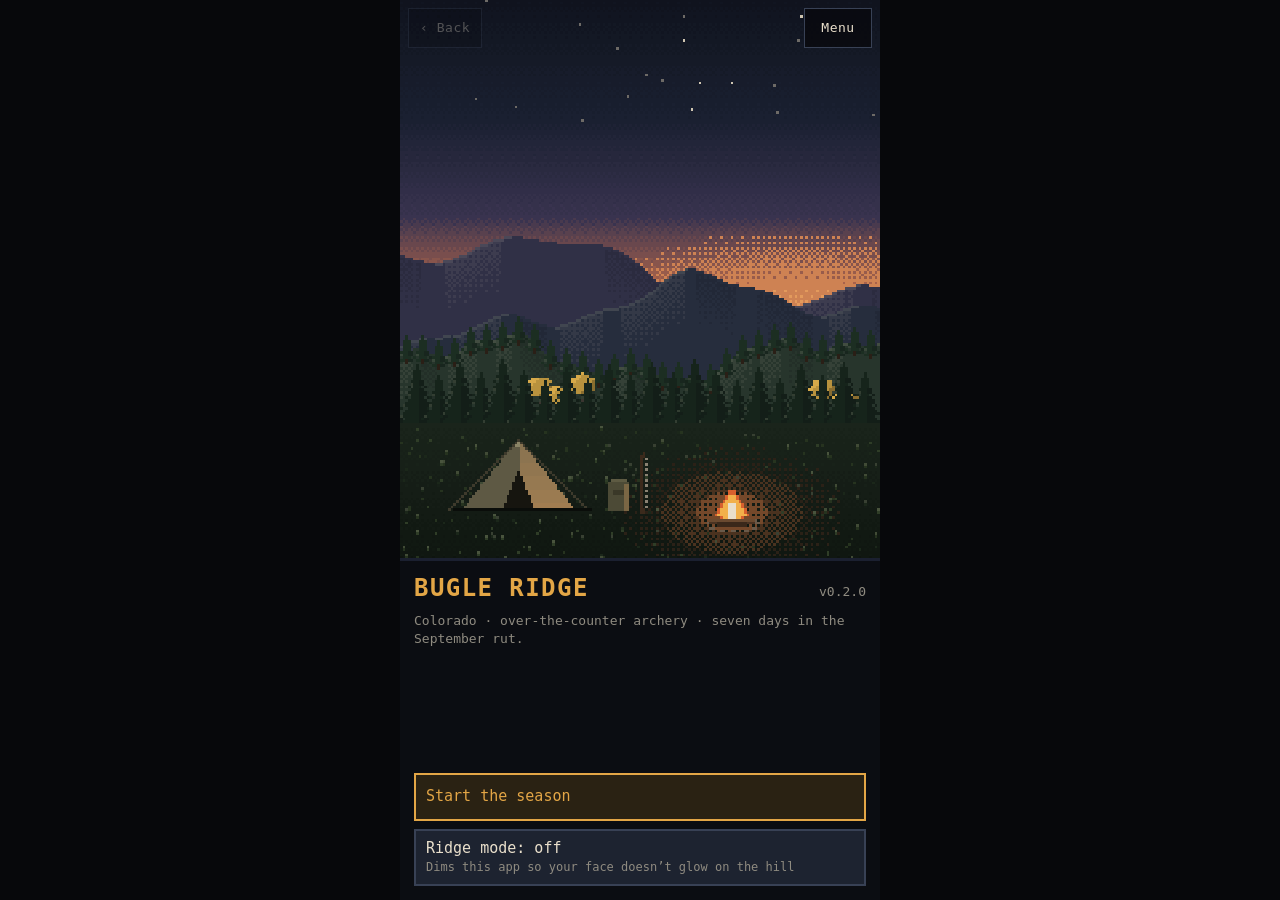
==== www/index.html @ 1f30600f "Add Bugle Ridge v0.2.0: Colorado archery season - HTML5 canvas game in www/: glassing, stalk plannin" ====
<!doctype html>
<html lang="en">
<head>
<meta charset="utf-8">
<meta name="viewport" content="width=device-width,initial-scale=1,maximum-scale=1,user-scalable=no,viewport-fit=cover">
<title>Bugle Ridge</title>
<link rel="stylesheet" href="style.css">
</head>
<body>
<div id="app">
  <canvas id="scene" width="180" height="240"></canvas>
  <div id="nav"><button class="navbtn" id="nav-back">‹ Back</button><button class="navbtn" id="nav-menu">Menu</button></div>
  <div id="hud"></div>
  <div id="overlay" hidden></div>
</div>
<script src="js/core.js"></script>
<script src="js/data.js"></script>
<script src="js/camp.js"></script>
<script src="js/glass.js"></script>
<script src="js/stalk.js"></script>
<script src="js/call.js"></script>
<script src="js/shot.js"></script>
<script src="js/range.js"></script>
<script src="js/debrief.js"></script>
<script>BR.start();</script>
</body>
</html>
---- www/style.css ----
*{box-sizing:border-box;margin:0;padding:0;-webkit-tap-highlight-color:transparent}
html,body{height:100%;background:#07080b;color:#e9dfcb;overflow:hidden;touch-action:none;user-select:none;-webkit-user-select:none;-webkit-touch-callout:none}
body{font:500 15px/1.3 "Droid Sans Mono","Roboto Mono",ui-monospace,Menlo,monospace}
[hidden]{display:none!important}
#app{position:relative;height:100%;height:100dvh;display:flex;flex-direction:column;max-width:480px;margin:0 auto}
#nav{position:absolute;top:0;left:0;right:0;z-index:5;display:flex;justify-content:space-between;padding:calc(env(safe-area-inset-top) + 8px) 8px 0;pointer-events:none}
.navbtn{pointer-events:auto;min-height:40px;min-width:68px;padding:8px 12px;font:inherit;font-size:13px;letter-spacing:.04em;color:#e9dfcb;background:rgba(7,8,11,.74);border:0;border-radius:0;box-shadow:inset 0 0 0 1px #384155}
.navbtn:active{background:#2a3244}
.navbtn:disabled{opacity:.3}
#overlay{position:absolute;inset:0;z-index:10;display:flex;flex-direction:column;justify-content:flex-end;background:rgba(4,5,8,.72)}
.sheet{display:flex;flex-direction:column;gap:8px;max-height:88%;padding:16px 14px calc(16px + env(safe-area-inset-bottom));background:#0b0d12;border-top:3px solid #e3a646;overflow:hidden}
.help p{font-size:14px;line-height:1.45;color:#d9d2c3}
.help b{color:#e3a646;font-weight:600}
.pin{display:inline-block;width:10px;height:10px;margin:0 3px 0 9px;vertical-align:-1px}
.g5{display:grid;grid-template-columns:repeat(5,1fr);gap:6px}
.g5 .btn{text-align:center;padding:8px 0;min-height:44px}
.btn.sel{box-shadow:inset 0 0 0 2px #e3a646;color:#e3a646}
#scene{display:block;flex:none;width:100%;aspect-ratio:3/4;height:auto;max-height:62vh;object-fit:cover;image-rendering:-webkit-optimize-contrast;image-rendering:crisp-edges;image-rendering:pixelated;background:#0c0f17;touch-action:none}
body.ridge #app{filter:brightness(.45)}
#hud{flex:1;min-height:0;display:flex;flex-direction:column;gap:8px;padding:12px 14px calc(14px + env(safe-area-inset-bottom));background:#0b0d12;border-top:3px solid #1b2030;overflow:hidden}
.row{display:flex;justify-content:space-between;align-items:baseline;gap:10px}
.t{font-weight:700;letter-spacing:.06em}
.dim{color:#8f8b80}.hi{color:#e3a646}.ok{color:#93a67a}.bad{color:#cf5a51}
.sm{font-size:13px}
.sp{flex:1}
.btn{display:block;width:100%;min-height:48px;padding:10px 12px;font:inherit;text-align:left;color:#e9dfcb;background:#1d2330;border:0;border-radius:0;box-shadow:inset 0 0 0 2px #384155}
.btn:active,.btn.on{background:#2a3244}
.btn.go{background:#2a2213;box-shadow:inset 0 0 0 2px #e3a646;color:#e3a646}
.btn.go:active{background:#3a2e17}
.btn.hold{text-align:center;min-height:64px;background:#141d17;box-shadow:inset 0 0 0 2px #93a67a;color:#93a67a;letter-spacing:.06em}
.btn.hold.on{background:#26382a}
.btn:disabled{opacity:.38}
.btn small{display:block;margin-top:2px;font-size:12px;color:#8f8b80}
.btn.go small{color:#b38a45}
.g2{display:grid;grid-template-columns:1fr 1fr;gap:8px}
.g2 .btn{text-align:center;padding:8px 6px;min-height:44px}
.meter{display:inline-flex;gap:3px;vertical-align:middle}
.meter i{width:14px;height:10px;background:#2a3040}
.meter i.f{background:#93a67a}.meter.warn i.f{background:#e3a646}.meter.bad i.f{background:#cf5a51}
.quote{font-size:16px;line-height:1.4}
.list{flex:1;min-height:0;overflow-y:auto;touch-action:pan-y;display:flex;flex-direction:column;gap:8px}
.tagline{font-size:13px;color:#8f8b80;line-height:1.4}
.toast{color:#e3a646}
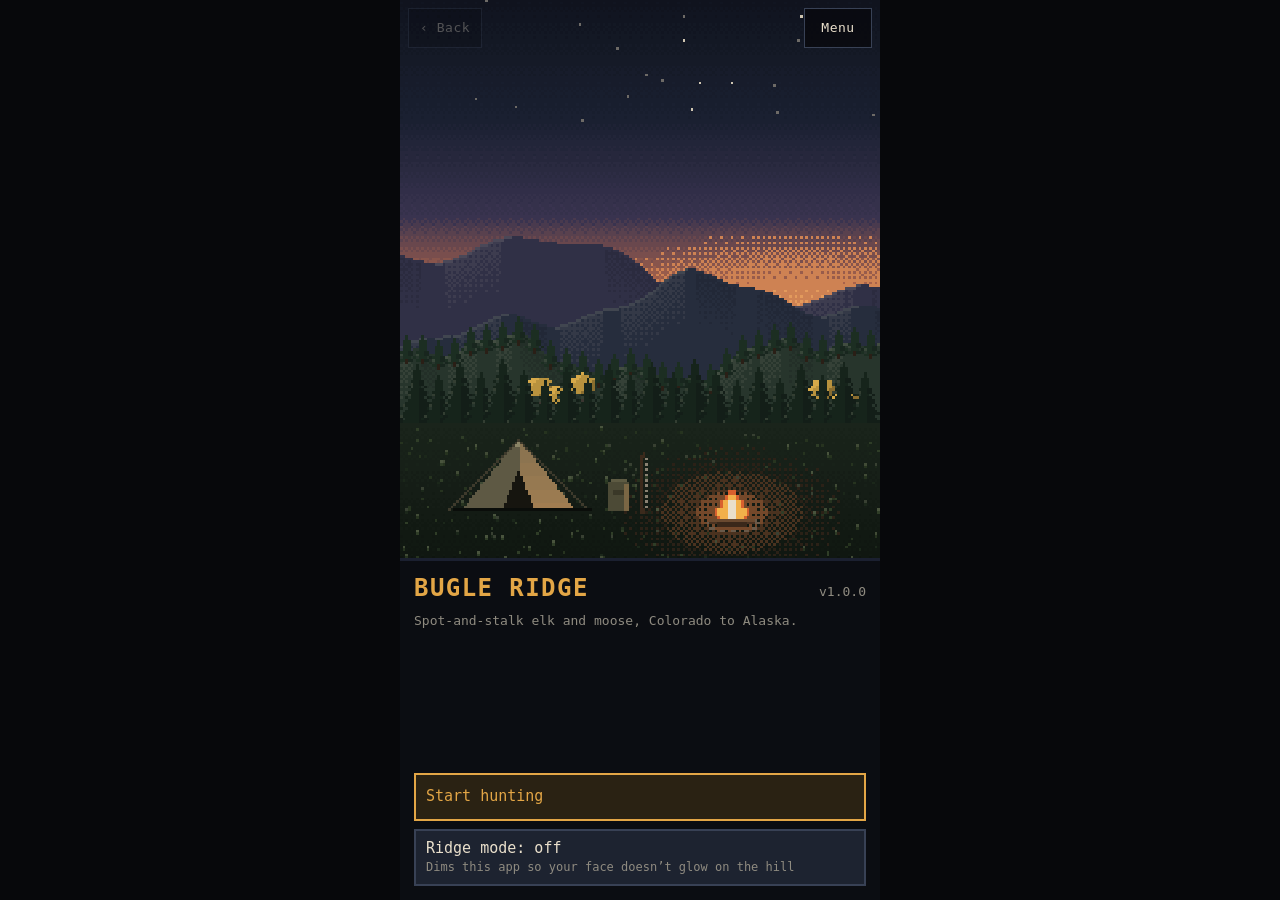
==== commit af7c9645: "Bugle Ridge 1.0: the full trail - Six chapters: Colorado archery, Colorado 2nd rifle (cow tag), Idah" ====
--- a/www/index.html
+++ b/www/index.html
@@ -15,6 +15,9 @@
 </div>
 <script src="js/core.js"></script>
 <script src="js/data.js"></script>
+<script src="js/sprites.js"></script>
+<script src="js/animals.js"></script>
+<script src="js/season.js"></script>
 <script src="js/camp.js"></script>
 <script src="js/glass.js"></script>
 <script src="js/stalk.js"></script>
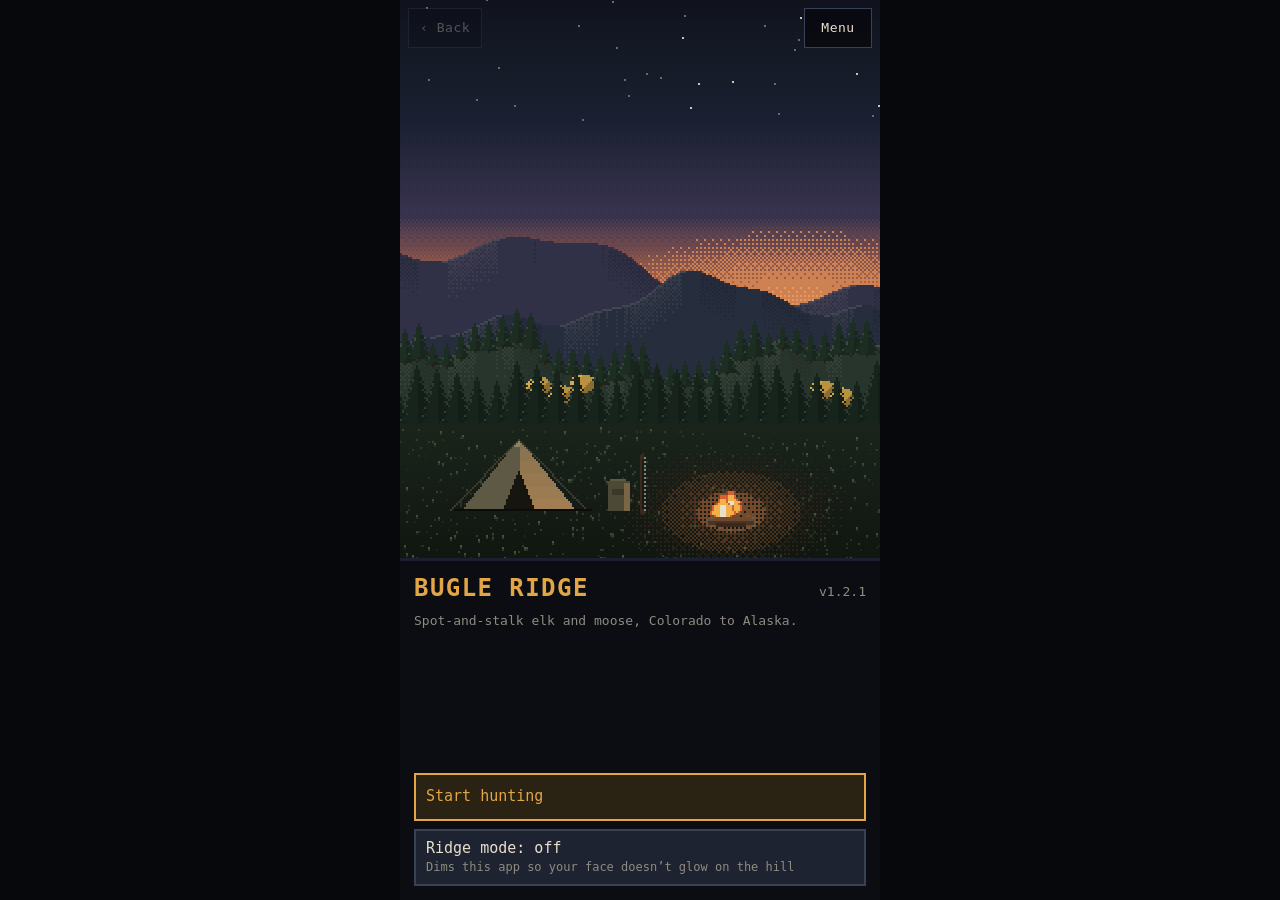
==== commit 6c354f1d: "Bugle Ridge 1.2.1: full 240x320 canvas, kill zones on range targets - The canvas bitmap was still 18" ====
--- a/www/index.html
+++ b/www/index.html
@@ -8,7 +8,7 @@
 </head>
 <body>
 <div id="app">
-  <canvas id="scene" width="180" height="240"></canvas>
+  <canvas id="scene" width="240" height="320"></canvas>
   <div id="nav"><button class="navbtn" id="nav-back">‹ Back</button><button class="navbtn" id="nav-menu">Menu</button></div>
   <div id="hud"></div>
   <div id="overlay" hidden></div>
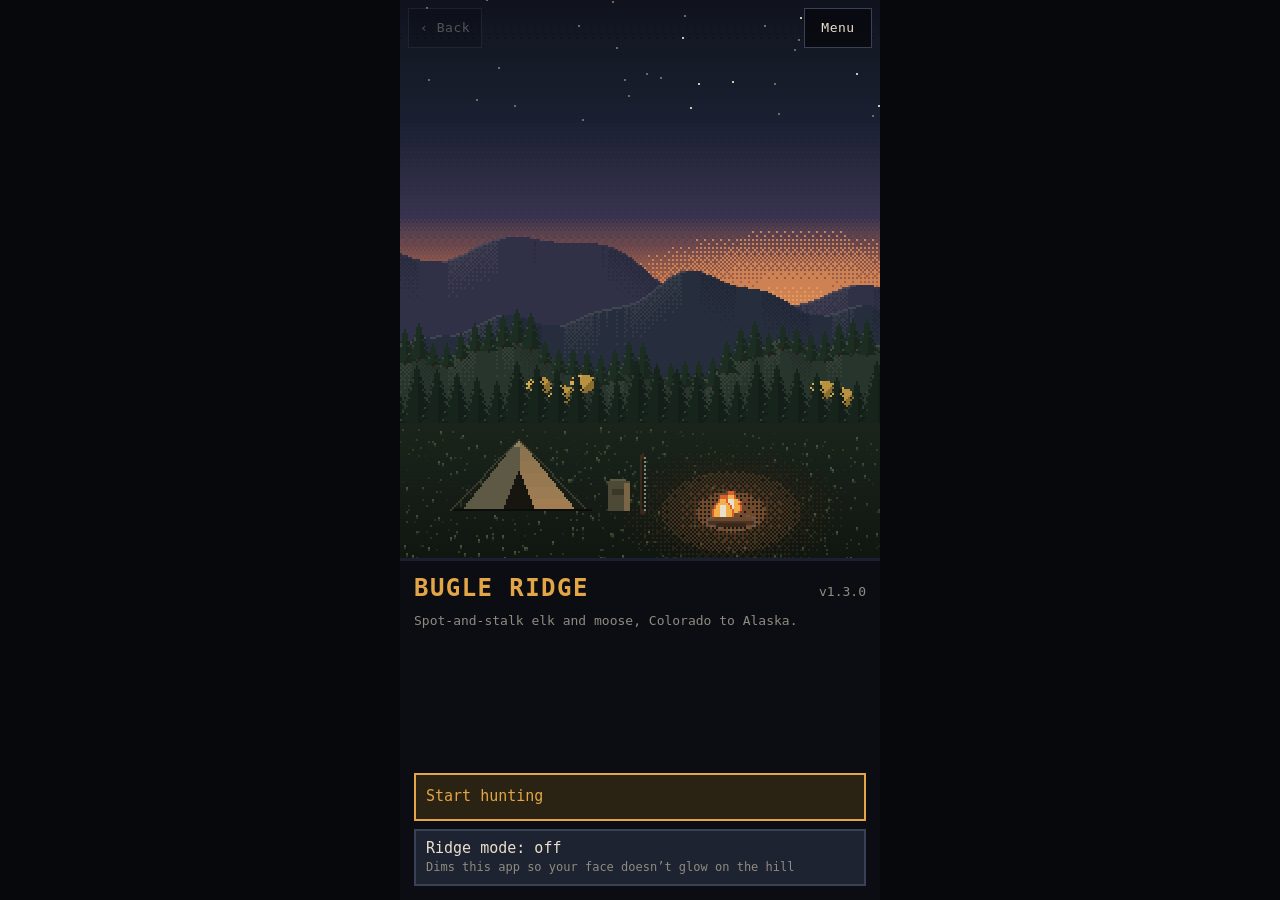
==== commit a995cf73: "Bugle Ridge 1.3.0: people drawn like the animals, native mode, 1-in-10 dysentery - people.js: Hank, " ====
--- a/www/index.html
+++ b/www/index.html
@@ -17,6 +17,7 @@
 <script src="js/data.js"></script>
 <script src="js/sprites.js"></script>
 <script src="js/animals.js"></script>
+<script src="js/people.js"></script>
 <script src="js/season.js"></script>
 <script src="js/camp.js"></script>
 <script src="js/glass.js"></script>
@@ -25,6 +26,7 @@
 <script src="js/shot.js"></script>
 <script src="js/range.js"></script>
 <script src="js/debrief.js"></script>
+<script src="js/native.js"></script>
 <script>BR.start();</script>
 </body>
 </html>
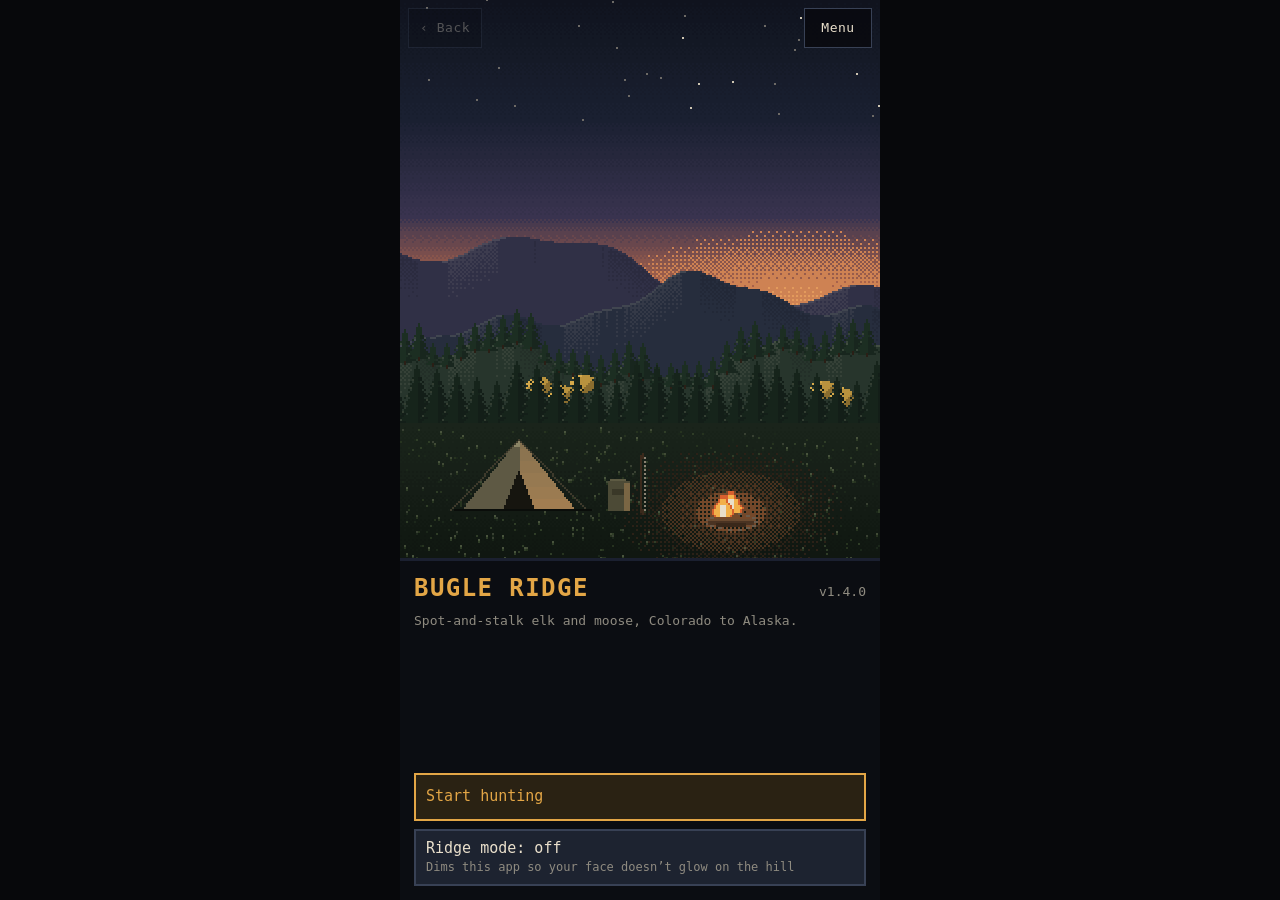
==== commit f11b88f5: "Bugle Ridge 1.4.0: Calling for Sam, and the realism pass - Epilogue is now a 7-day September archery" ====
--- a/www/index.html
+++ b/www/index.html
@@ -27,6 +27,7 @@
 <script src="js/range.js"></script>
 <script src="js/debrief.js"></script>
 <script src="js/native.js"></script>
+<script src="js/guide.js"></script>
 <script>BR.start();</script>
 </body>
 </html>
